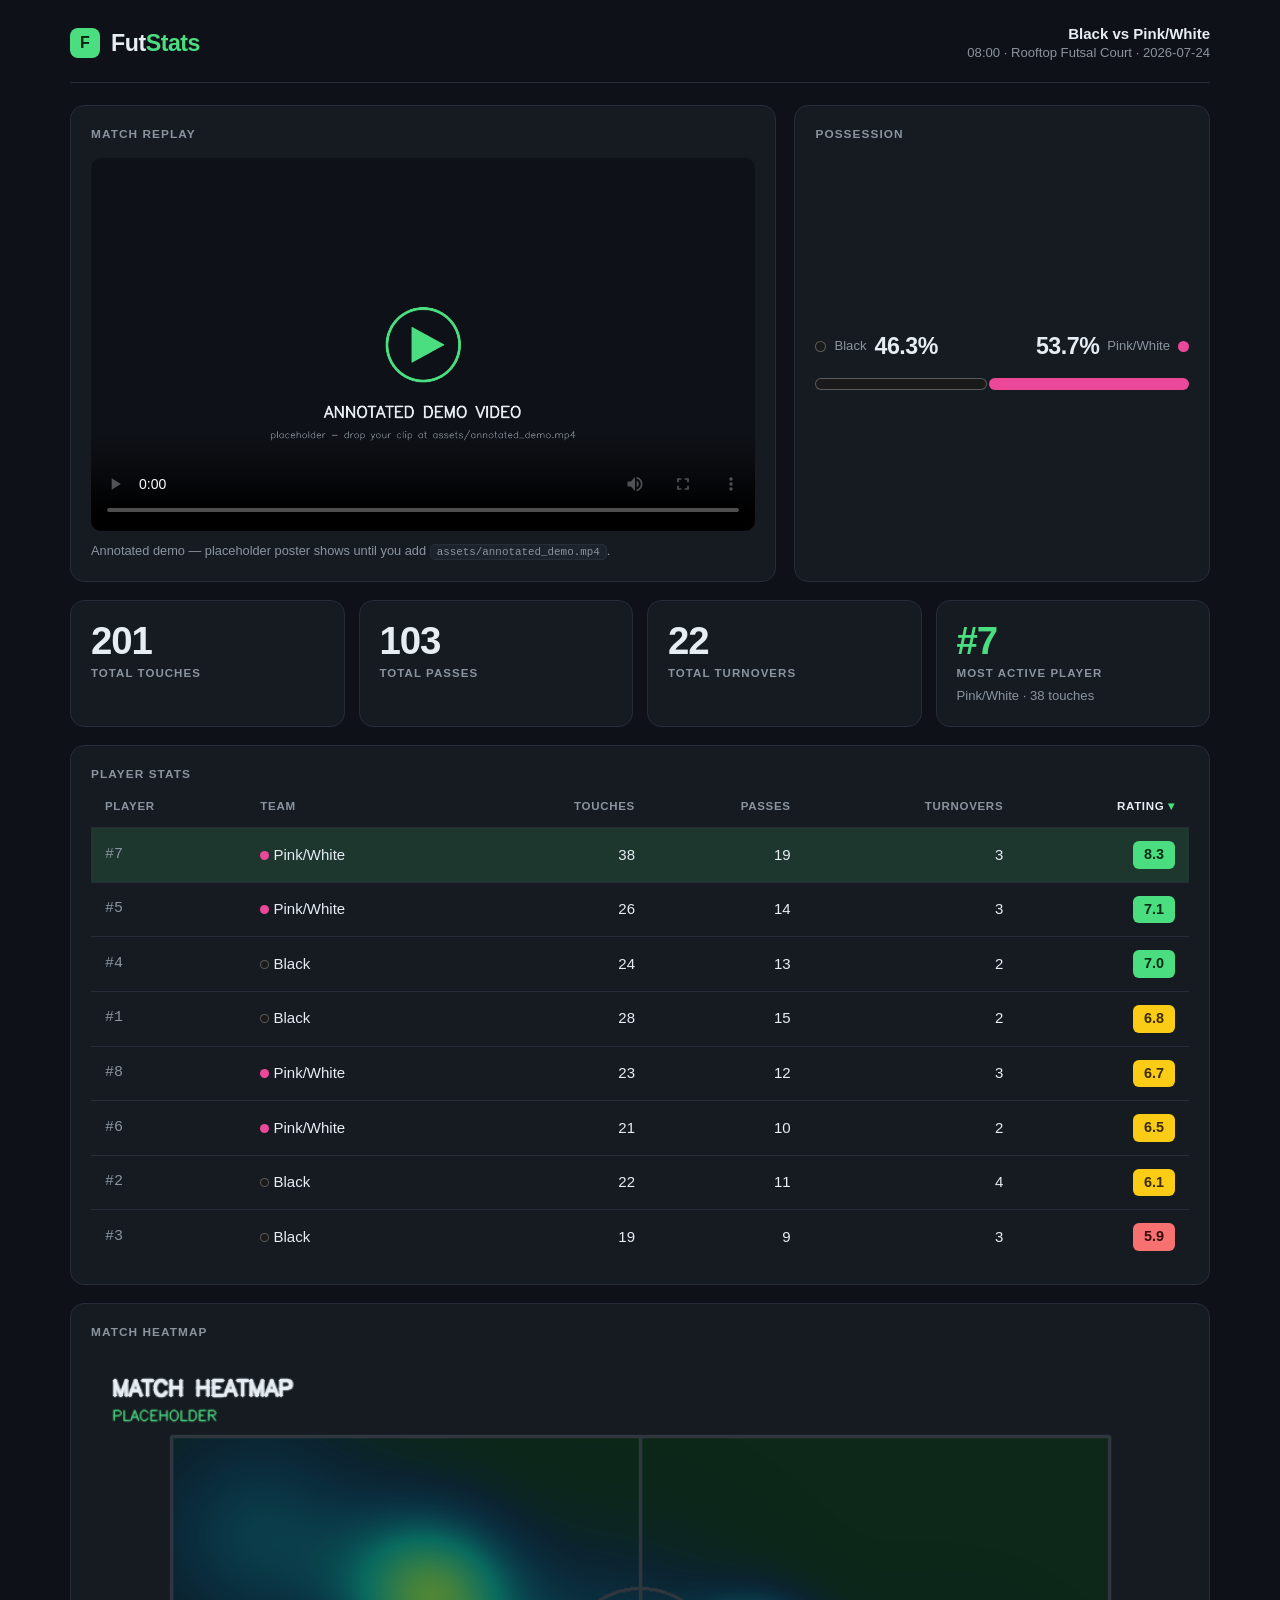
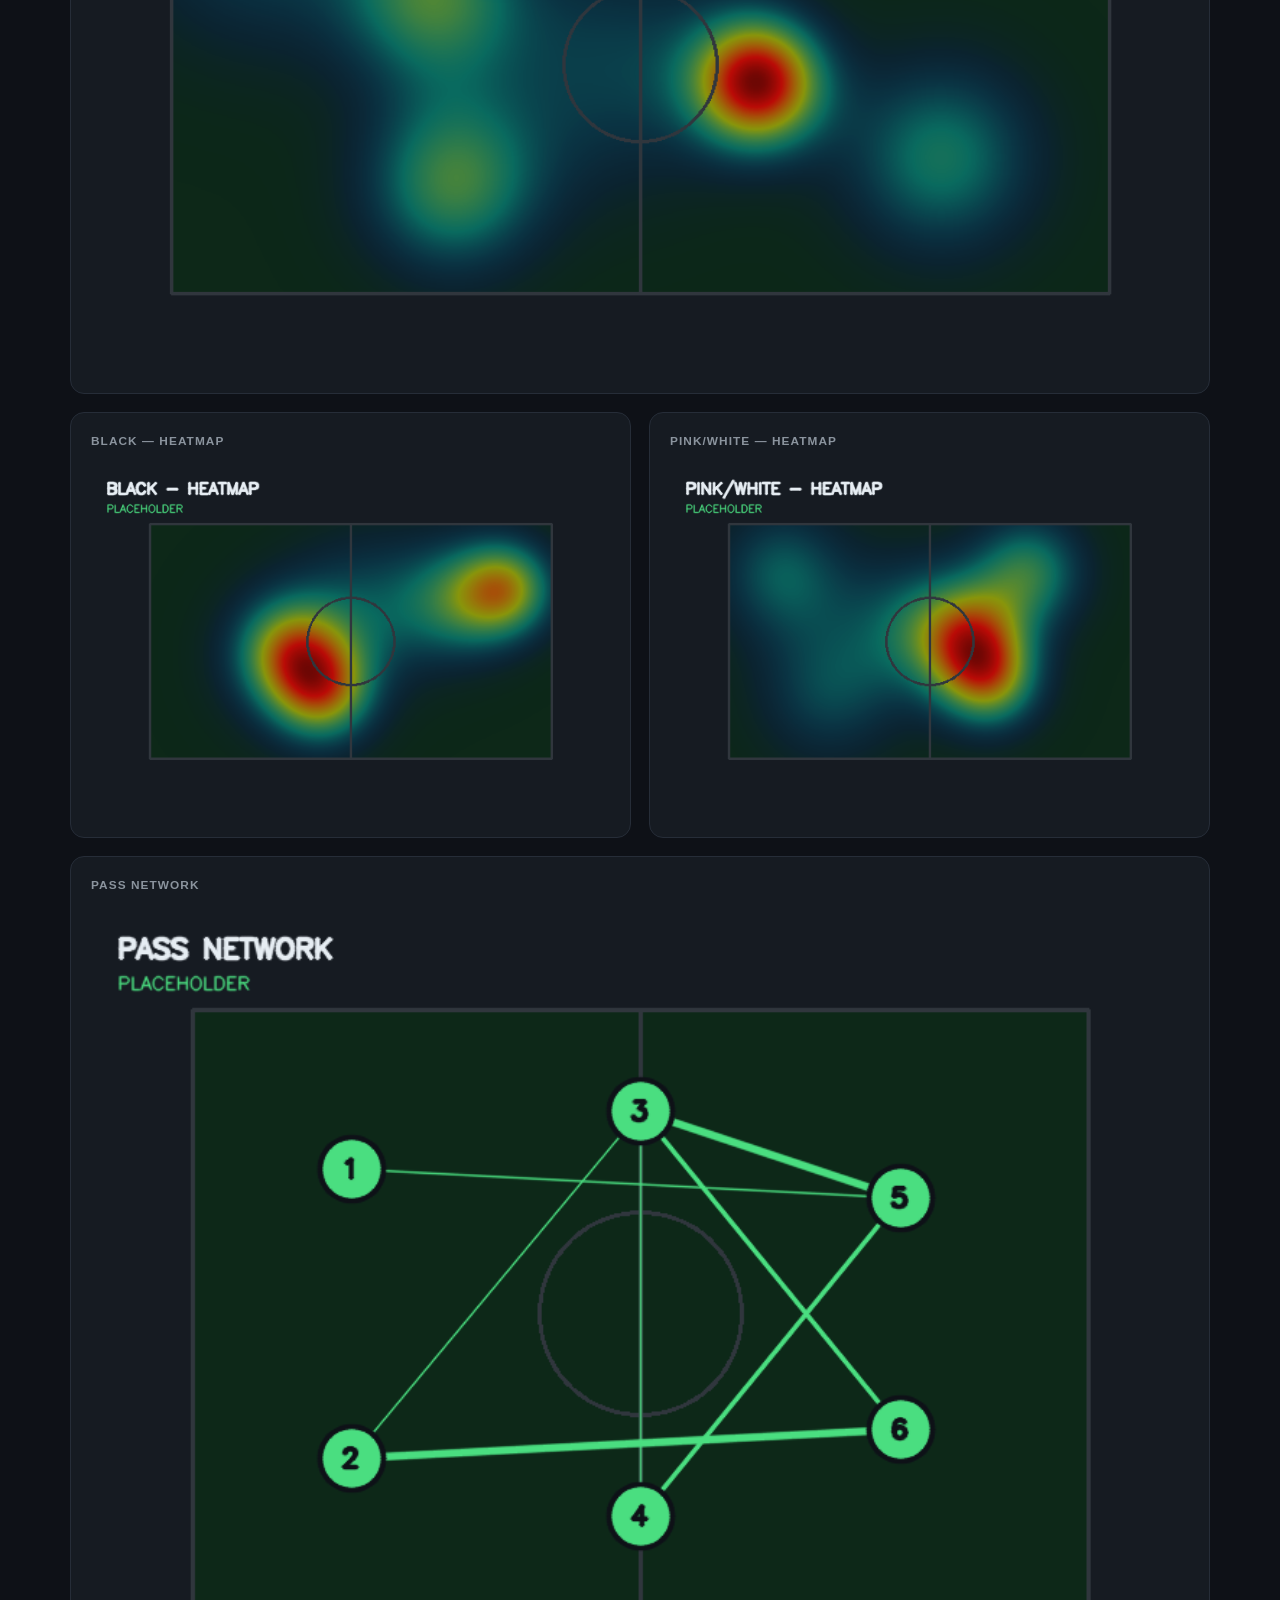
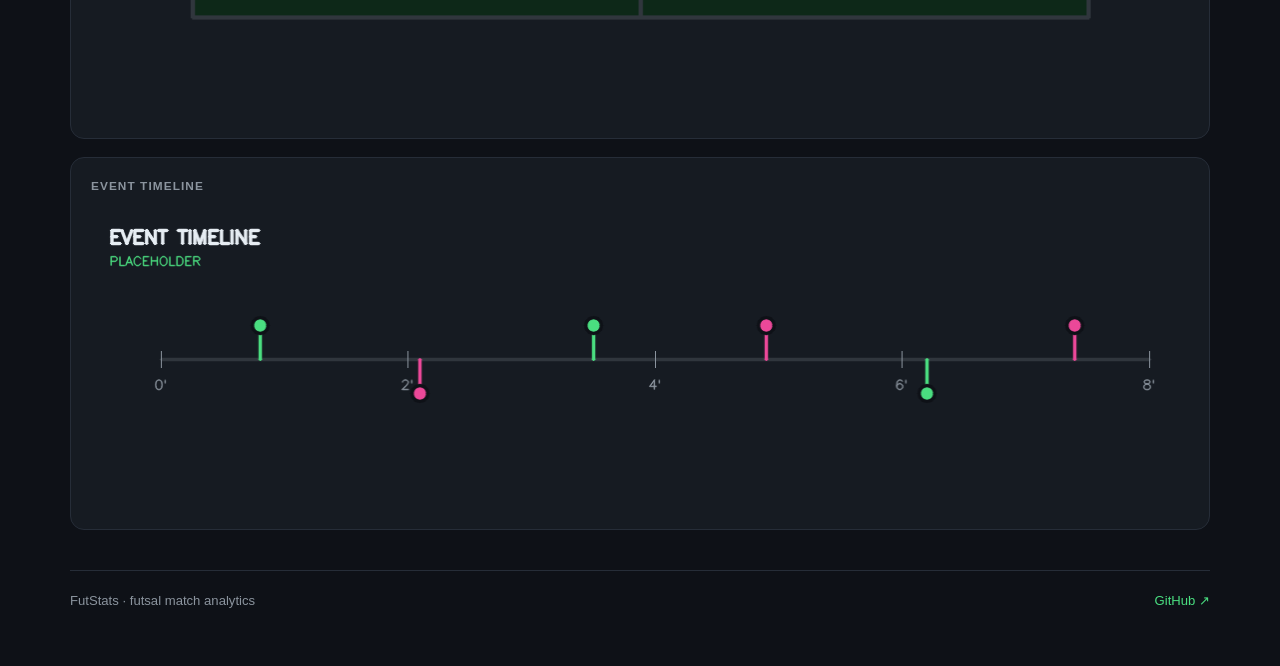
==== index.html @ 3a6b89f7 "add FotMob-style analytics dashboard with mock data" ====
<!doctype html>
<html lang="en">
<head>
  <meta charset="utf-8" />
  <meta name="viewport" content="width=device-width, initial-scale=1" />
  <title>FutStats — Match Analytics</title>
  <link rel="stylesheet" href="style.css" />
</head>
<body>
  <div class="wrap">
    <div id="error" class="error" hidden></div>

    <!-- 1. Header -->
    <header>
      <div class="brand">
        <div class="mark">F</div>
        <div class="wordmark">Fut<span>Stats</span></div>
      </div>
      <div class="match-meta">
        <div class="teams" id="match-teams">—</div>
        <div class="sub" id="match-sub">—</div>
      </div>
    </header>

    <!-- 2. Hero: annotated video + possession -->
    <section class="hero">
      <div class="card video-card">
        <div class="card-title">Match replay</div>
        <div id="video-media" class="video-media"></div>
        <div class="video-caption">
          Annotated demo — placeholder poster shows until you add
          <code>assets/annotated_demo.mp4</code>.
        </div>
      </div>
      <div class="card possession-card" id="possession"></div>
    </section>

    <!-- 3. Stat cards row -->
    <section class="tiles" id="tiles"></section>

    <!-- 4. Player table -->
    <section class="card table-card">
      <div class="card-title">Player stats</div>
      <div class="table-scroll">
        <table id="players">
          <thead>
            <tr>
              <th class="sortable" data-key="id">Player</th>
              <th class="sortable" data-key="team">Team</th>
              <th class="sortable num" data-key="touches">Touches</th>
              <th class="sortable num" data-key="passes">Passes</th>
              <th class="sortable num" data-key="turnovers">Turnovers</th>
              <th class="sortable num" data-key="rating">Rating</th>
            </tr>
          </thead>
          <tbody></tbody>
        </table>
      </div>
    </section>

    <!-- 5. Visuals grid -->
    <section class="visuals" id="visuals"></section>

    <!-- 6. Footer -->
    <footer>
      <span>FutStats · futsal match analytics</span>
      <a href="https://github.com/NishanMaharjan5/Futstats" target="_blank" rel="noopener">GitHub ↗</a>
    </footer>
  </div>

  <script src="script.js"></script>
</body>
</html>
---- style.css ----
/* FutStats — dark, FotMob-inspired match analytics dashboard */

:root {
  --bg:        #0e1117;
  --card:      #161b22;
  --card-2:    #1c232d;
  --border:    #262d38;
  --accent:    #4ade80;
  --accent-dim:rgba(74, 222, 128, 0.14);
  --ink:       #e6edf3;
  --muted:     #8b949e;
  --good:      #4ade80;
  --warn:      #facc15;
  --bad:       #f87171;
  --radius:    14px;
  --ring:      inset 0 0 0 1px rgba(255, 255, 255, 0.28);
  --font: -apple-system, BlinkMacSystemFont, "Segoe UI", Roboto, Helvetica, Arial, sans-serif;
}

* { box-sizing: border-box; }

html, body { margin: 0; }

body {
  background: var(--bg);
  color: var(--ink);
  font-family: var(--font);
  font-size: 15px;
  line-height: 1.5;
  -webkit-font-smoothing: antialiased;
}

.wrap { max-width: 1180px; margin: 0 auto; padding: 24px 20px 56px; }

a { color: var(--accent); text-decoration: none; }
a:hover { text-decoration: underline; }

code {
  font-family: ui-monospace, "SF Mono", Menlo, monospace;
  background: var(--card-2);
  border: 1px solid var(--border);
  border-radius: 5px;
  padding: 1px 6px;
  font-size: 0.85em;
}

/* --- Small uppercase label & big number, the two type primitives --------- */
.label {
  font-size: 0.72rem;
  letter-spacing: 0.09em;
  text-transform: uppercase;
  color: var(--muted);
  font-weight: 600;
}

.card {
  background: var(--card);
  border: 1px solid var(--border);
  border-radius: var(--radius);
  padding: 20px;
}

.card-title {
  font-size: 0.74rem;
  letter-spacing: 0.09em;
  text-transform: uppercase;
  color: var(--muted);
  font-weight: 700;
  margin-bottom: 14px;
}

/* --- Header -------------------------------------------------------------- */
header {
  display: flex;
  align-items: center;
  justify-content: space-between;
  gap: 16px;
  padding-bottom: 20px;
  margin-bottom: 22px;
  border-bottom: 1px solid var(--border);
}

.brand { display: flex; align-items: center; gap: 11px; }
.brand .mark {
  width: 30px; height: 30px; border-radius: 8px;
  background: var(--accent);
  display: grid; place-items: center;
  color: #06210f; font-weight: 900; font-size: 1rem;
}
.wordmark { font-size: 1.45rem; font-weight: 800; letter-spacing: -0.02em; }
.wordmark span { color: var(--accent); }

.match-meta { text-align: right; line-height: 1.35; }
.match-meta .teams { font-weight: 700; }
.match-meta .sub { color: var(--muted); font-size: 0.82rem; }

/* --- Hero: video + possession ------------------------------------------- */
.hero {
  display: grid;
  grid-template-columns: 1.7fr 1fr;
  gap: 18px;
  margin-bottom: 18px;
}
.video-media {
  position: relative;
  border-radius: 10px;
  overflow: hidden;
  background: #000;
  aspect-ratio: 16 / 9;
}
.video-media video { width: 100%; height: 100%; display: block; object-fit: cover; }
.video-caption { color: var(--muted); font-size: 0.8rem; margin-top: 10px; }

/* Possession */
.possession-card { display: flex; flex-direction: column; }
.poss-head {
  display: flex; align-items: center; justify-content: space-between;
  gap: 10px; margin-bottom: 12px;
}
.poss-side { display: flex; align-items: center; gap: 8px; min-width: 0; }
.poss-side.right { justify-content: flex-end; text-align: right; }
.poss-name { color: var(--muted); font-size: 0.82rem; white-space: nowrap; overflow: hidden; text-overflow: ellipsis; }
.poss-pct { font-size: 1.45rem; font-weight: 800; letter-spacing: -0.02em; }
.poss-body { margin: auto 0; }
.poss-bar { display: flex; gap: 2px; height: 12px; margin-top: 14px; }
.poss-bar .seg { border-radius: 6px; min-width: 3px; }
.dark-kit { box-shadow: var(--ring); }

.dot {
  width: 11px; height: 11px; border-radius: 50%;
  display: inline-block; flex: none;
}
.dot.sm { width: 9px; height: 9px; }
.dot.dark-kit { box-shadow: var(--ring); }

/* --- Stat tiles --------------------------------------------------------- */
.tiles {
  display: grid;
  grid-template-columns: repeat(4, 1fr);
  gap: 14px;
  margin-bottom: 18px;
}
.tile { display: flex; flex-direction: column; gap: 4px; }
.tile-value { font-size: 2.4rem; font-weight: 800; letter-spacing: -0.03em; line-height: 1.05; }
.tile-value.accent { color: var(--accent); }
.tile-sub { color: var(--muted); font-size: 0.82rem; }

/* --- Player table ------------------------------------------------------- */
.table-card { margin-bottom: 18px; }
.table-scroll { overflow-x: auto; }
table { width: 100%; border-collapse: collapse; font-variant-numeric: tabular-nums; }
thead th {
  font-size: 0.72rem; letter-spacing: 0.06em; text-transform: uppercase;
  color: var(--muted); font-weight: 700; text-align: left;
  padding: 0 14px 12px; border-bottom: 1px solid var(--border);
  white-space: nowrap;
}
th.num, td.num { text-align: right; }
th.sortable { cursor: pointer; user-select: none; }
th.sortable:hover { color: var(--ink); }
th.active { color: var(--ink); }
.caret { color: var(--accent); }
tbody td { padding: 13px 14px; border-bottom: 1px solid var(--border); }
tbody tr:last-child td { border-bottom: none; }
tbody tr:hover { background: var(--card-2); }
tr.mvp { background: var(--accent-dim); }
tr.mvp:hover { background: var(--accent-dim); }
.mono { font-family: ui-monospace, "SF Mono", Menlo, monospace; color: var(--muted); }

.badge {
  display: inline-block; min-width: 42px; text-align: center;
  padding: 3px 9px; border-radius: 6px; font-weight: 800; font-size: 0.9rem;
}
.badge.good { color: #052e14; background: var(--good); }
.badge.warn { color: #3a2c00; background: var(--warn); }
.badge.bad  { color: #3a0d0d; background: var(--bad); }

/* --- Visuals grid ------------------------------------------------------- */
.visuals { display: grid; grid-template-columns: repeat(2, 1fr); gap: 18px; }
.viz.full { grid-column: 1 / -1; }
.viz img { width: 100%; height: auto; display: block; border-radius: 8px; }
.img-fallback {
  padding: 40px; text-align: center; color: var(--muted);
  border: 1px dashed var(--border); border-radius: 8px; font-size: 0.85rem;
}

/* --- Footer & error ----------------------------------------------------- */
footer {
  margin-top: 40px; padding-top: 20px; border-top: 1px solid var(--border);
  display: flex; justify-content: space-between; align-items: center;
  color: var(--muted); font-size: 0.82rem; gap: 12px; flex-wrap: wrap;
}

.error {
  margin: 0 0 18px; padding: 14px 16px;
  background: rgba(248, 113, 113, 0.1);
  border: 1px solid var(--bad); border-radius: 10px;
  color: #fecaca; font-size: 0.9rem;
}
.error a { color: var(--accent); }

/* --- Responsive --------------------------------------------------------- */
@media (max-width: 900px) {
  .hero { grid-template-columns: 1fr; }
  .tiles { grid-template-columns: repeat(2, 1fr); }
}
@media (max-width: 560px) {
  .tiles { grid-template-columns: 1fr; }
  .visuals { grid-template-columns: 1fr; }
  .viz.full { grid-column: auto; }
  header { flex-direction: column; align-items: flex-start; }
  .match-meta { text-align: left; }
  .tile-value { font-size: 2rem; }
}
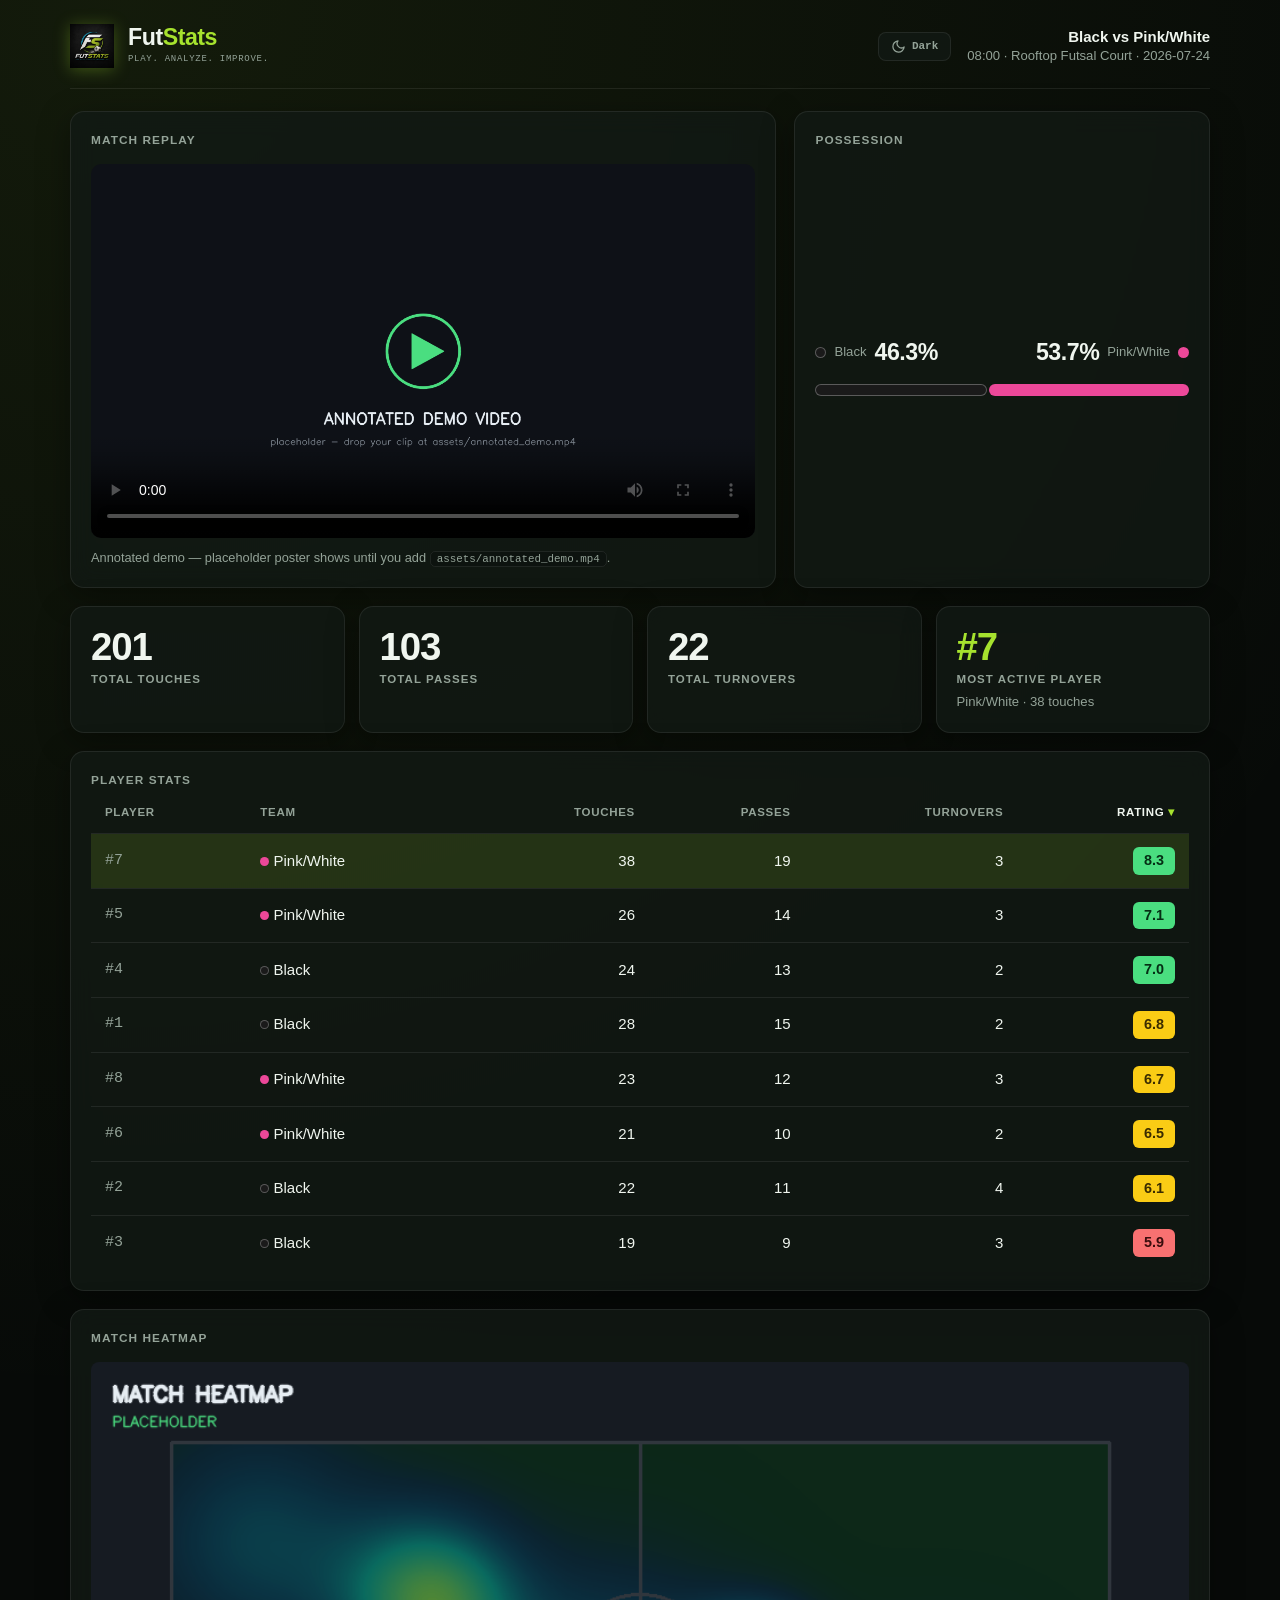
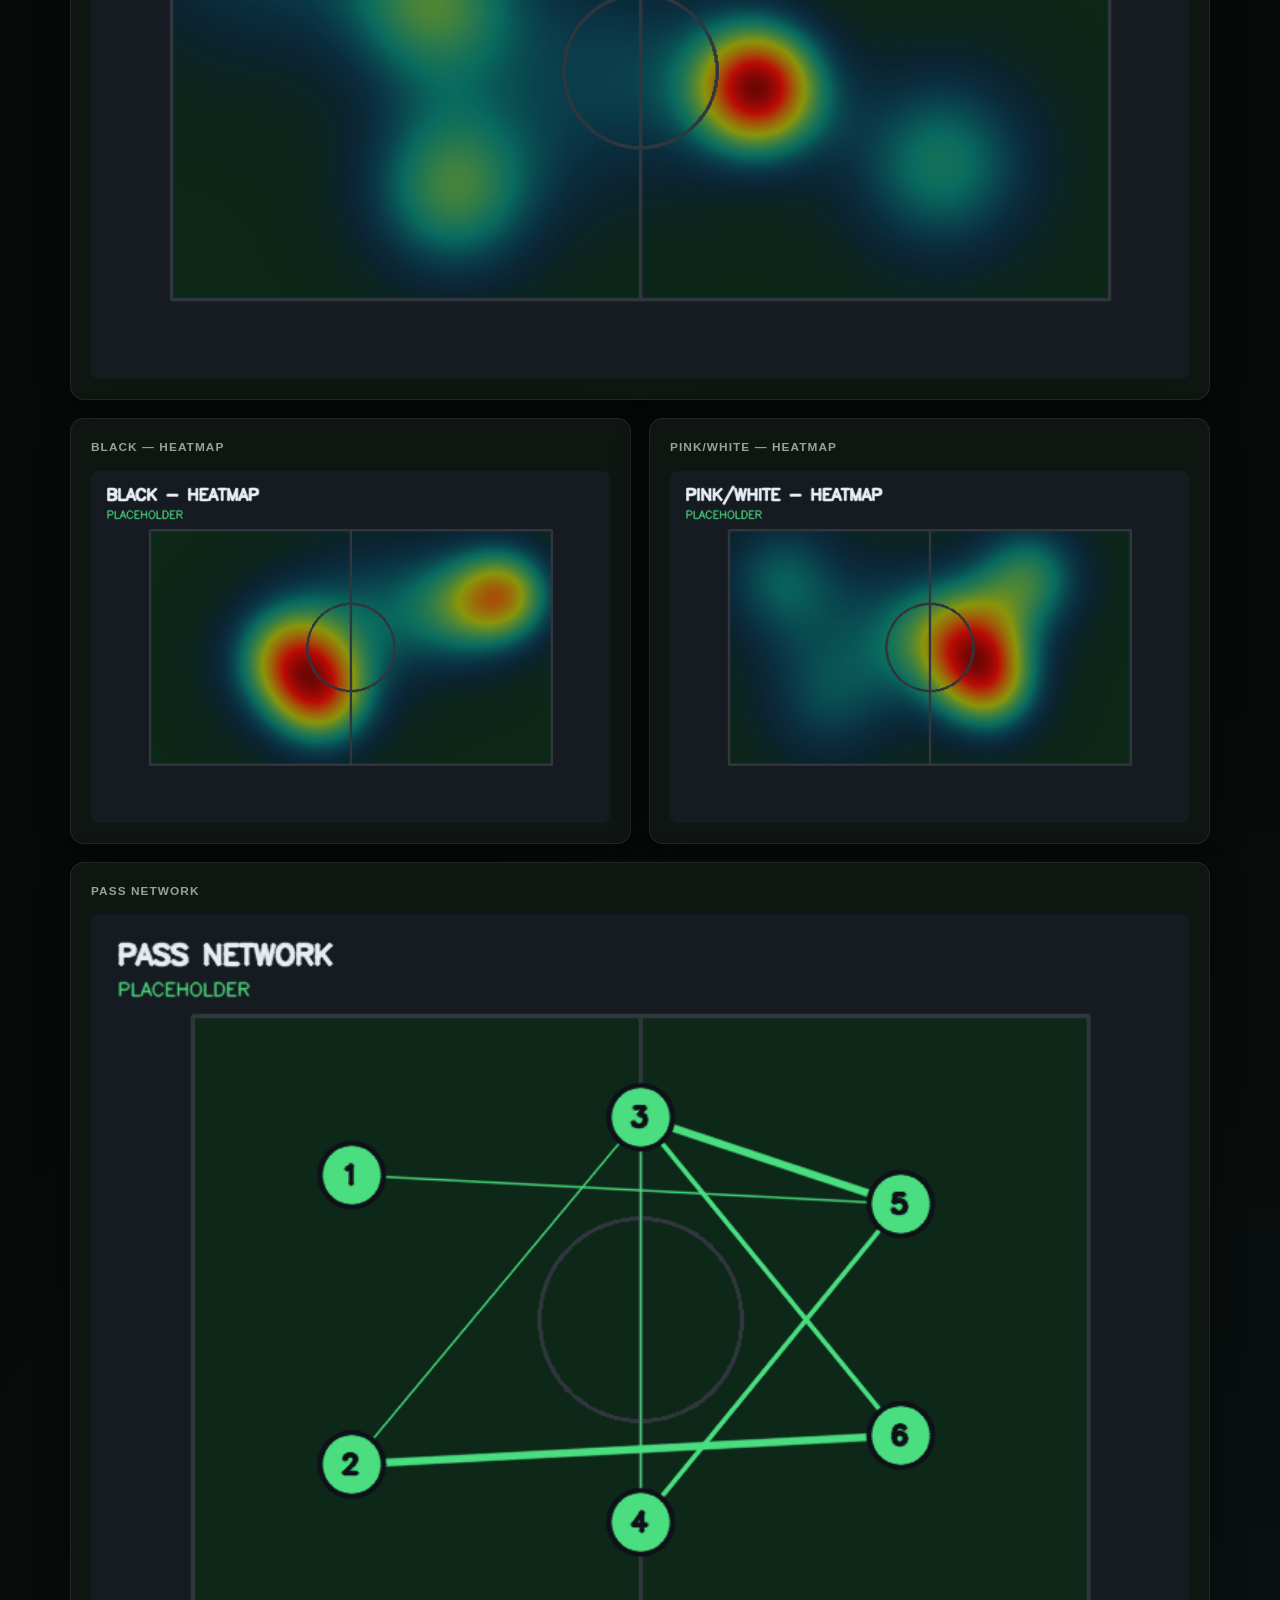
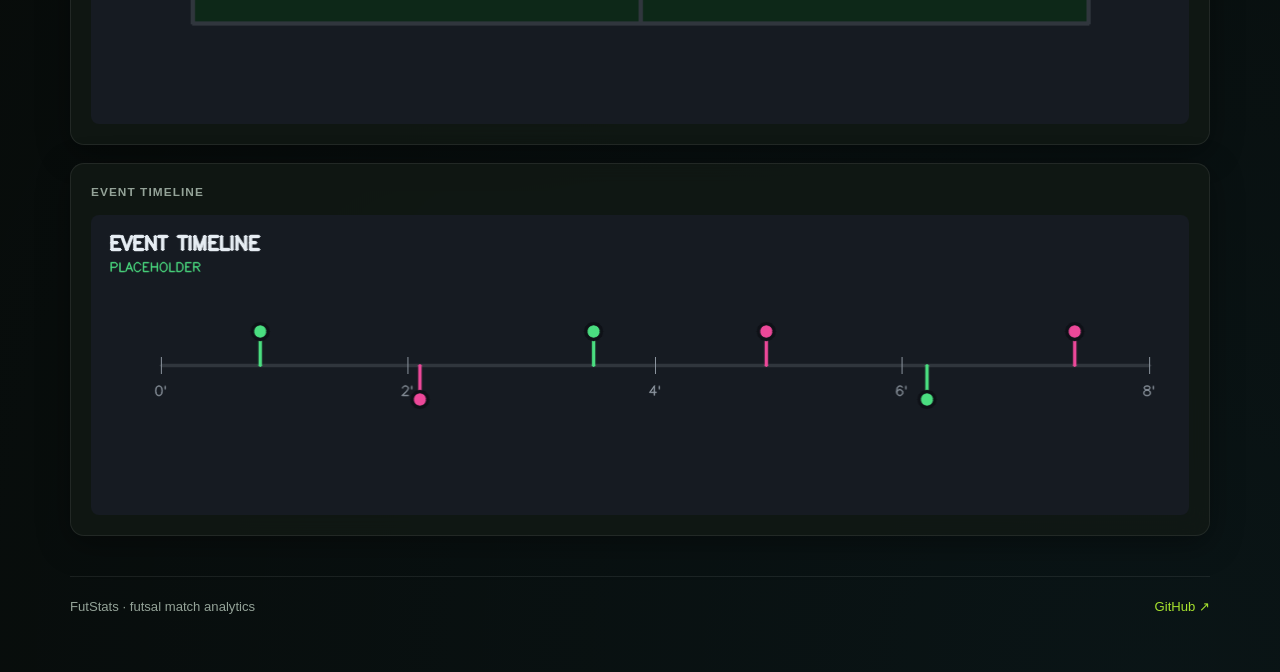
==== commit 323aee4c: "UI_Push" ====
--- a/index.html
+++ b/index.html
@@ -13,12 +13,22 @@
     <!-- 1. Header -->
     <header>
       <div class="brand">
-        <div class="mark">F</div>
-        <div class="wordmark">Fut<span>Stats</span></div>
+        <img src="assets/FutStats_Logo.png" alt="FutStats Logo" class="brand-logo">
+        <div class="brand-text">
+          <div class="wordmark">Fut<span>Stats</span></div>
+          <div class="brand-tagline">PLAY. ANALYZE. IMPROVE.</div>
+        </div>
       </div>
-      <div class="match-meta">
-        <div class="teams" id="match-teams">—</div>
-        <div class="sub" id="match-sub">—</div>
+      <div class="header-actions">
+        <button class="theme-toggle" id="theme-toggle" type="button" aria-label="Toggle theme">
+          <svg class="icon-moon" viewBox="0 0 24 24" width="15" height="15" stroke="currentColor" stroke-width="2" fill="none" stroke-linecap="round" stroke-linejoin="round"><path d="M21 12.79A9 9 0 1 1 11.21 3 7 7 0 0 0 21 12.79z"></path></svg>
+          <svg class="icon-sun" viewBox="0 0 24 24" width="15" height="15" stroke="currentColor" stroke-width="2" fill="none" stroke-linecap="round" stroke-linejoin="round"><circle cx="12" cy="12" r="5"></circle><line x1="12" y1="1" x2="12" y2="3"></line><line x1="12" y1="21" x2="12" y2="23"></line><line x1="4.22" y1="4.22" x2="5.64" y2="5.64"></line><line x1="18.36" y1="18.36" x2="19.78" y2="19.78"></line><line x1="1" y1="12" x2="3" y2="12"></line><line x1="21" y1="12" x2="23" y2="12"></line><line x1="4.22" y1="19.78" x2="5.64" y2="18.36"></line><line x1="18.36" y1="5.64" x2="19.78" y2="4.22"></line></svg>
+          <span class="theme-label">Dark</span>
+        </button>
+        <div class="match-meta">
+          <div class="teams" id="match-teams">—</div>
+          <div class="sub" id="match-sub">—</div>
+        </div>
       </div>
     </header>
 
--- a/style.css
+++ b/style.css
@@ -1,21 +1,75 @@
 /* FutStats — dark, FotMob-inspired match analytics dashboard */
 
 :root {
-  --bg:        #0e1117;
-  --card:      #161b22;
-  --card-2:    #1c232d;
-  --border:    #262d38;
-  --accent:    #4ade80;
-  --accent-dim:rgba(74, 222, 128, 0.14);
-  --ink:       #e6edf3;
-  --muted:     #8b949e;
-  --good:      #4ade80;
-  --warn:      #facc15;
-  --bad:       #f87171;
+  --bg:        #070A08;
+  --card:      rgba(18, 25, 20, 0.8);
+  --card-2:    #0D130F;
+  --border:    rgba(255, 255, 255, 0.08);
+  --accent:    #A6E22E;
+  --accent-dim:rgba(166, 226, 46, 0.14);
+  --ink:       #F0F6EF;
+  --muted:     #94A398;
+  --good:      #4ADE80;
+  --warn:      #FACC15;
+  --bad:       #F87171;
   --radius:    14px;
   --ring:      inset 0 0 0 1px rgba(255, 255, 255, 0.28);
-  --font: -apple-system, BlinkMacSystemFont, "Segoe UI", Roboto, Helvetica, Arial, sans-serif;
-}
+  --font: 'Inter', -apple-system, BlinkMacSystemFont, "Segoe UI", Roboto, sans-serif;
+}
+
+[data-theme="light"] {
+  --bg:        #F4F0E8;
+  --card:      #FAF8F5;
+  --card-2:    #F2EDE4;
+  --border:    #DED8CC;
+  --accent:    #558B2F;
+  --accent-dim:rgba(85, 139, 47, 0.14);
+  --ink:       #1C1917;
+  --muted:     #57534E;
+  --good:      #16A34A;
+  --warn:      #D97706;
+  --bad:       #DC2626;
+}
+
+[data-theme="light"] body {
+  background-color: #F4F0E8;
+  background-image:
+    radial-gradient(circle at 10% 0%, rgba(85, 139, 47, 0.07), transparent 45%),
+    radial-gradient(circle at 90% 100%, rgba(2, 132, 199, 0.05), transparent 50%);
+}
+
+.header-actions {
+  display: flex;
+  align-items: center;
+  gap: 16px;
+}
+
+.theme-toggle {
+  display: inline-flex;
+  align-items: center;
+  gap: 6px;
+  background: var(--card);
+  border: 1px solid var(--border);
+  color: var(--muted);
+  font-family: 'JetBrains Mono', monospace;
+  font-size: 11px;
+  font-weight: 600;
+  padding: 6px 12px;
+  border-radius: 8px;
+  cursor: pointer;
+  transition: all 0.2s ease;
+}
+
+.theme-toggle:hover {
+  color: var(--ink);
+  border-color: var(--accent);
+}
+
+.theme-toggle .icon-sun { display: none; }
+.theme-toggle .icon-moon { display: block; }
+
+[data-theme="light"] .theme-toggle .icon-sun { display: block; color: #D97706; }
+[data-theme="light"] .theme-toggle .icon-moon { display: none; }
 
 * { box-sizing: border-box; }
 
@@ -23,6 +77,9 @@
 
 body {
   background: var(--bg);
+  background-image:
+    radial-gradient(circle at 10% 0%, rgba(166, 226, 46, 0.08), transparent 35%),
+    radial-gradient(circle at 90% 100%, rgba(56, 189, 248, 0.06), transparent 40%);
   color: var(--ink);
   font-family: var(--font);
   font-size: 15px;
@@ -36,7 +93,7 @@
 a:hover { text-decoration: underline; }
 
 code {
-  font-family: ui-monospace, "SF Mono", Menlo, monospace;
+  font-family: 'JetBrains Mono', ui-monospace, monospace;
   background: var(--card-2);
   border: 1px solid var(--border);
   border-radius: 5px;
@@ -55,9 +112,12 @@
 
 .card {
   background: var(--card);
+  backdrop-filter: blur(12px);
+  -webkit-backdrop-filter: blur(12px);
   border: 1px solid var(--border);
   border-radius: var(--radius);
   padding: 20px;
+  box-shadow: 0 8px 32px 0 rgba(0, 0, 0, 0.37);
 }
 
 .card-title {
@@ -80,15 +140,19 @@
   border-bottom: 1px solid var(--border);
 }
 
-.brand { display: flex; align-items: center; gap: 11px; }
-.brand .mark {
-  width: 30px; height: 30px; border-radius: 8px;
-  background: var(--accent);
-  display: grid; place-items: center;
-  color: #06210f; font-weight: 900; font-size: 1rem;
-}
-.wordmark { font-size: 1.45rem; font-weight: 800; letter-spacing: -0.02em; }
+.brand { display: flex; align-items: center; gap: 14px; }
+.brand-logo {
+  height: 44px;
+  width: auto;
+  object-fit: contain;
+  filter: drop-shadow(0 2px 8px rgba(166, 226, 46, 0.3));
+  transition: transform 0.2s ease;
+}
+.brand-logo:hover { transform: scale(1.05); }
+.brand-text { display: flex; flex-direction: column; }
+.wordmark { font-size: 1.45rem; font-weight: 800; letter-spacing: -0.02em; line-height: 1.1; }
 .wordmark span { color: var(--accent); }
+.brand-tagline { font-family: 'JetBrains Mono', monospace; font-size: 9px; color: var(--muted); letter-spacing: 0.08em; margin-top: 2px; }
 
 .match-meta { text-align: right; line-height: 1.35; }
 .match-meta .teams { font-weight: 700; }
